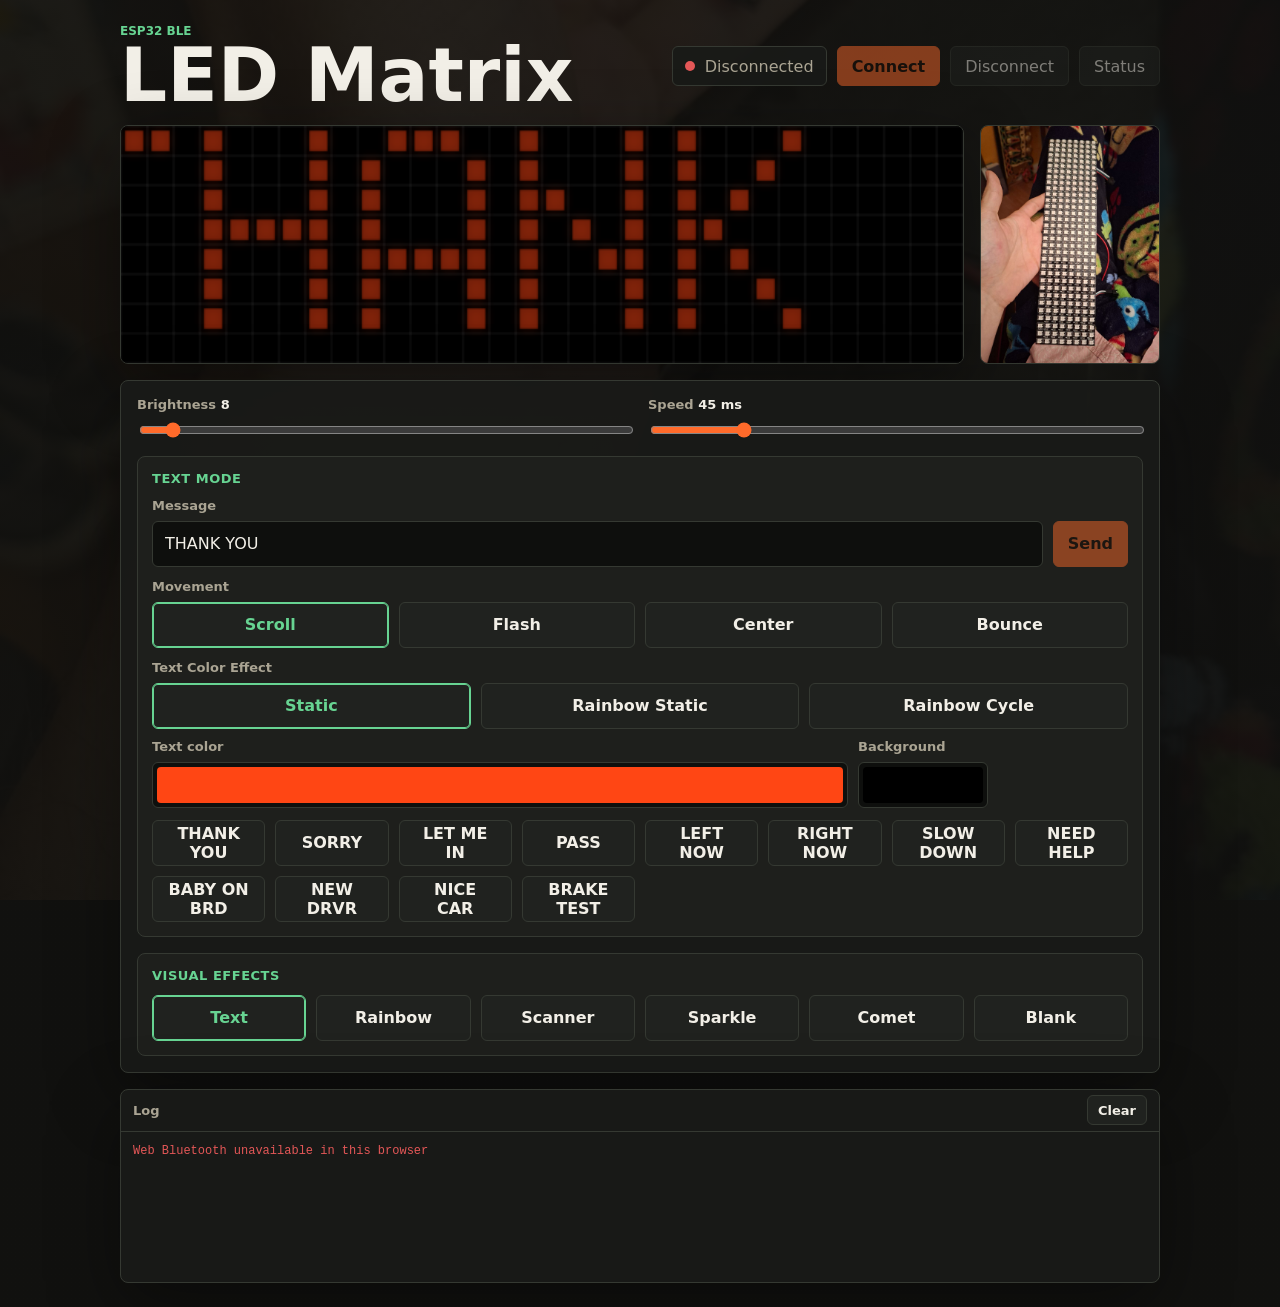
==== index.html @ be147d53 "Add GitHub Pages deployment workflow" ====
<!doctype html>
<html lang="en">
  <head>
    <meta charset="utf-8">
    <meta name="viewport" content="width=device-width, initial-scale=1">
    <title>LED Matrix BLE</title>
    <link rel="stylesheet" href="web/styles.css">
  </head>
  <body>
    <main class="app-shell">
      <section class="workspace" aria-labelledby="app-title">
        <header class="topbar">
          <div>
            <p class="eyebrow">ESP32 BLE</p>
            <h1 id="app-title">LED Matrix</h1>
          </div>
          <div class="topbar-actions">
            <div class="connection">
              <span id="connectionDot" class="dot" aria-hidden="true"></span>
              <span id="connectionLabel">Disconnected</span>
            </div>
            <div class="topbar-buttons">
              <button id="connectButton" type="button">Connect</button>
              <button id="disconnectButton" type="button" disabled>Disconnect</button>
              <button id="statusButton" type="button" disabled>Status</button>
            </div>
          </div>
        </header>

        <div class="preview-row">
          <canvas id="matrixPreview" class="matrix-preview" width="640" height="160"></canvas>
          <figure class="panel-photo">
            <img src="docs/reference/front-panel.jpg" alt="8 by 32 RGB LED matrix panel">
          </figure>
        </div>

        <section class="controls" aria-label="Matrix controls">
          <div class="field">
            <label for="brightnessInput">Brightness <span id="brightnessValue">8</span></label>
            <input id="brightnessInput" type="range" min="1" max="128" value="8">
          </div>

          <div class="field">
            <label for="speedInput">Speed <span id="speedValue">45 ms</span></label>
            <input id="speedInput" type="range" min="20" max="160" value="45">
          </div>

          <section class="control-group full" aria-label="Text controls">
            <h2 class="group-title">Text Mode</h2>

            <div class="field full">
              <label for="messageInput">Message</label>
              <div class="send-row">
                <input id="messageInput" maxlength="80" value="THANK YOU" autocomplete="off">
                <button id="sendMessageButton" type="button">Send</button>
              </div>
            </div>

            <div class="field full">
              <label>Movement</label>
              <div class="effect-strip full" aria-label="Text movement effects">
                <button type="button" data-motion="SCROLL" aria-pressed="true">Scroll</button>
                <button type="button" data-motion="FLASH" aria-pressed="false">Flash</button>
                <button type="button" data-motion="CENTER" aria-pressed="false">Center</button>
                <button type="button" data-motion="BOUNCE" aria-pressed="false">Bounce</button>
              </div>
            </div>

            <div class="field full">
              <label>Text Color Effect</label>
              <div class="text-color-layout">
                <div class="effect-strip full" aria-label="Text color effects">
                  <button type="button" data-text-colorfx="STATIC" aria-pressed="true">Static</button>
                  <button type="button" data-text-colorfx="RAINBOW_STATIC" aria-pressed="false">Rainbow Static</button>
                  <button type="button" data-text-colorfx="RAINBOW_CYCLE" aria-pressed="false">Rainbow Cycle</button>
                </div>
                <div class="inline-color-picker">
                  <label for="textColorInput">Text color</label>
                  <input id="textColorInput" type="color" value="#ff4614">
                </div>
                <div class="inline-color-picker">
                  <label for="bgColorInput">Background</label>
                  <input id="bgColorInput" type="color" value="#000000">
                </div>
              </div>
            </div>

            <div class="preset-strip full" aria-label="Quick text presets">
              <button type="button" data-message="THANK YOU">THANK YOU</button>
              <button type="button" data-message="SORRY">SORRY</button>
              <button type="button" data-message="LET ME IN">LET ME IN</button>
              <button type="button" data-message="PASS">PASS</button>
              <button type="button" data-message="LEFT NOW">LEFT NOW</button>
              <button type="button" data-message="RIGHT NOW">RIGHT NOW</button>
              <button type="button" data-message="SLOW DOWN">SLOW DOWN</button>
              <button type="button" data-message="NEED HELP">NEED HELP</button>
              <button type="button" data-message="BABY ON BRD">BABY ON BRD</button>
              <button type="button" data-message="NEW DRVR">NEW DRVR</button>
              <button type="button" data-message="NICE CAR">NICE CAR</button>
              <button type="button" data-message="BRAKE TEST">BRAKE TEST</button>
            </div>
          </section>

          <section class="control-group full" aria-label="Visual effects controls">
            <h2 class="group-title">Visual Effects</h2>

            <div class="effect-strip full" aria-label="Visual effects">
              <button type="button" data-effect="TEXT" aria-pressed="true">Text</button>
              <button type="button" data-effect="RAINBOW" aria-pressed="false">Rainbow</button>
              <button type="button" data-effect="SCANNER" aria-pressed="false">Scanner</button>
              <button type="button" data-effect="SPARKLE" aria-pressed="false">Sparkle</button>
              <button type="button" data-effect="COMET" aria-pressed="false">Comet</button>
              <button type="button" data-effect="BLANK" aria-pressed="false">Blank</button>
            </div>
          </section>
        </section>

        <section class="terminal" aria-label="Bluetooth log">
          <div class="terminal-head">
            <span>Log</span>
            <button id="clearLogButton" type="button">Clear</button>
          </div>
          <ol id="logList"></ol>
        </section>
      </section>
    </main>

    <script src="web/app.js" defer></script>
  </body>
</html>
---- web/styles.css ----
:root {
  color-scheme: dark;
  --bg: #11110f;
  --panel: #191a18;
  --panel-2: #20221f;
  --line: #353932;
  --text: #f2efe7;
  --muted: #aaa493;
  --accent: #ff6a2a;
  --accent-2: #67d492;
  --danger: #e45757;
  --shadow: 0 22px 70px rgba(0, 0, 0, 0.38);
}

* {
  box-sizing: border-box;
}

html,
body {
  margin: 0;
  min-height: 100%;
}

body {
  background:
    linear-gradient(rgba(17, 17, 15, 0.92), rgba(17, 17, 15, 0.96)),
    url("../docs/reference/back-wiring.jpg") center / cover fixed;
  color: var(--text);
  font-family:
    Inter, ui-sans-serif, system-ui, -apple-system, BlinkMacSystemFont, "Segoe UI",
    sans-serif;
}

button,
input {
  font: inherit;
}

button {
  border: 1px solid var(--line);
  border-radius: 6px;
  min-height: 42px;
  padding: 0 14px;
  background: var(--panel-2);
  color: var(--text);
  cursor: pointer;
}

button:hover:not(:disabled) {
  border-color: var(--accent);
}

button:disabled {
  cursor: not-allowed;
  opacity: 0.48;
}

input[type="text"],
input:not([type]) {
  width: 100%;
}

.app-shell {
  min-height: 100vh;
  padding: 24px;
}

.workspace {
  width: min(1040px, 100%);
  margin: 0 auto;
  display: grid;
  gap: 16px;
}

.topbar {
  display: flex;
  align-items: center;
  justify-content: space-between;
  gap: 16px;
}

.topbar-actions {
  display: inline-flex;
  align-items: center;
  gap: 10px;
}

.topbar-buttons {
  display: inline-grid;
  grid-template-columns: repeat(3, auto);
  gap: 10px;
}

.topbar-buttons button {
  min-height: 40px;
}

.eyebrow {
  margin: 0 0 4px;
  color: var(--accent-2);
  font-size: 12px;
  font-weight: 700;
  letter-spacing: 0;
  text-transform: uppercase;
}

h1 {
  margin: 0;
  font-size: clamp(34px, 8vw, 74px);
  line-height: 0.9;
  letter-spacing: 0;
}

.connection {
  display: inline-flex;
  align-items: center;
  gap: 10px;
  min-height: 40px;
  padding: 0 12px;
  border: 1px solid var(--line);
  border-radius: 6px;
  background: rgba(25, 26, 24, 0.9);
  color: var(--muted);
  white-space: nowrap;
}

.dot {
  width: 10px;
  height: 10px;
  border-radius: 50%;
  background: var(--danger);
}

.connection.connected .dot {
  background: var(--accent-2);
}

.connection.connected {
  color: var(--text);
}

.preview-row {
  display: grid;
  grid-template-columns: minmax(0, 1fr) 180px;
  gap: 16px;
  align-items: stretch;
}

.matrix-preview {
  width: 100%;
  aspect-ratio: 4 / 1;
  display: block;
  border: 1px solid var(--line);
  border-radius: 8px;
  background: #050505;
  box-shadow: var(--shadow);
}

.panel-photo {
  margin: 0;
  border: 1px solid var(--line);
  border-radius: 8px;
  overflow: hidden;
  background: var(--panel);
}

.panel-photo img {
  width: 100%;
  height: 100%;
  display: block;
  object-fit: cover;
}

.controls,
.terminal {
  border: 1px solid var(--line);
  border-radius: 8px;
  background: rgba(25, 26, 24, 0.94);
  box-shadow: var(--shadow);
}

.controls {
  display: grid;
  grid-template-columns: repeat(2, minmax(0, 1fr));
  gap: 16px;
  padding: 16px;
}

.field {
  display: grid;
  gap: 8px;
}

.field.full,
.control-group.full,
.button-row.full,
.preset-strip.full,
.effect-strip.full {
  grid-column: 1 / -1;
}

.control-group {
  border: 1px solid var(--line);
  border-radius: 8px;
  padding: 14px;
  background: rgba(32, 34, 31, 0.72);
  display: grid;
  gap: 12px;
}

.group-title {
  margin: 0;
  color: var(--accent-2);
  font-size: 13px;
  font-weight: 800;
  letter-spacing: 0.04em;
  text-transform: uppercase;
}

label,
.terminal-head {
  color: var(--muted);
  font-size: 13px;
  font-weight: 700;
}

label span {
  color: var(--text);
  font-variant-numeric: tabular-nums;
}

.send-row,
.button-row {
  display: grid;
  grid-template-columns: minmax(0, 1fr) auto;
  gap: 10px;
}

.send-row input {
  min-width: 0;
  height: 46px;
  border: 1px solid var(--line);
  border-radius: 6px;
  background: #0e0f0d;
  color: var(--text);
  padding: 0 12px;
  text-transform: uppercase;
}

.send-row button,
#connectButton {
  background: var(--accent);
  color: #1b0d05;
  border-color: var(--accent);
  font-weight: 800;
}

input[type="range"] {
  width: 100%;
  accent-color: var(--accent);
}

input[type="color"] {
  width: 100%;
  height: 46px;
  padding: 4px;
  border: 1px solid var(--line);
  border-radius: 6px;
  background: #0e0f0d;
  cursor: pointer;
}

input[type="color"]::-webkit-color-swatch-wrapper {
  padding: 0;
}

input[type="color"]::-webkit-color-swatch {
  border: 0;
  border-radius: 4px;
}

input[type="color"]::-moz-color-swatch {
  border: 0;
  border-radius: 4px;
}

.preset-strip,
.effect-strip {
  display: grid;
  grid-template-columns: repeat(auto-fit, minmax(112px, 1fr));
  gap: 10px;
}

.text-color-layout {
  display: grid;
  grid-template-columns: minmax(0, 1fr) 130px 130px;
  gap: 10px;
  align-items: end;
}

.inline-color-picker {
  display: grid;
  gap: 8px;
}

.inline-color-picker input[type="color"] {
  width: 100%;
}

.preset-strip button,
.effect-strip button {
  min-height: 46px;
  font-weight: 700;
  overflow-wrap: anywhere;
}

.effect-strip button.active {
  border-color: var(--accent-2);
  color: var(--accent-2);
  box-shadow: inset 0 0 0 1px var(--accent-2);
}

.terminal {
  min-height: 152px;
  overflow: hidden;
}

.terminal-head {
  display: flex;
  align-items: center;
  justify-content: space-between;
  min-height: 42px;
  padding: 0 12px;
  border-bottom: 1px solid var(--line);
}

.terminal-head button {
  min-height: 30px;
  padding: 0 10px;
}

#logList {
  height: 150px;
  margin: 0;
  padding: 12px;
  overflow: auto;
  list-style: none;
  font-family: "SFMono-Regular", Consolas, "Liberation Mono", monospace;
  font-size: 12px;
  color: var(--muted);
}

#logList li + li {
  margin-top: 6px;
}

#logList .rx {
  color: var(--accent-2);
}

#logList .tx {
  color: var(--accent);
}

#logList .error {
  color: var(--danger);
}

@media (max-width: 760px) {
  .app-shell {
    padding: 16px;
  }

  .topbar,
  .preview-row {
    grid-template-columns: 1fr;
  }

  .topbar {
    display: grid;
  }

  .topbar-actions {
    display: grid;
    gap: 10px;
  }

  .topbar-buttons {
    grid-template-columns: repeat(3, minmax(0, 1fr));
  }

  .preview-row {
    display: grid;
  }

  .panel-photo {
    display: none;
  }

  .controls {
    grid-template-columns: 1fr;
  }

  .preset-strip,
  .effect-strip {
    grid-template-columns: repeat(2, minmax(0, 1fr));
  }

  .text-color-layout {
    grid-template-columns: 1fr;
  }
}
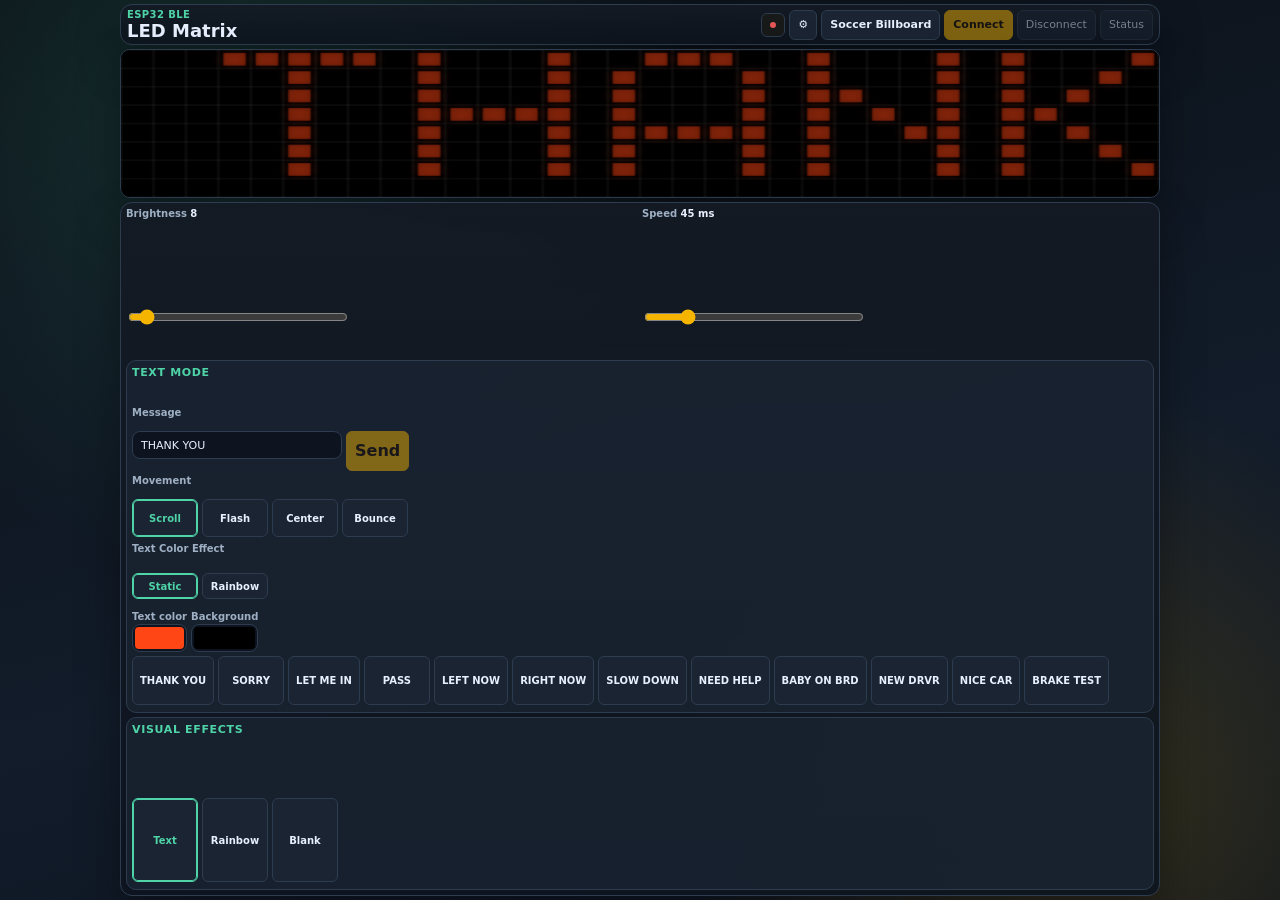
==== commit 89b05cde: "soccer support." ====
--- a/index.html
+++ b/index.html
@@ -17,9 +17,17 @@
           <div class="topbar-actions">
             <div class="connection">
               <span id="connectionDot" class="dot" aria-hidden="true"></span>
-              <span id="connectionLabel">Disconnected</span>
             </div>
             <div class="topbar-buttons">
+              <button
+                id="logToggleButton"
+                class="icon-button"
+                type="button"
+                aria-controls="logPanel"
+                aria-expanded="false"
+                title="Toggle log"
+              >&#9881;</button>
+              <a class="nav-link" href="soccer.html">Soccer Billboard</a>
               <button id="connectButton" type="button">Connect</button>
               <button id="disconnectButton" type="button" disabled>Disconnect</button>
               <button id="statusButton" type="button" disabled>Status</button>
@@ -29,9 +37,6 @@
 
         <div class="preview-row">
           <canvas id="matrixPreview" class="matrix-preview" width="640" height="160"></canvas>
-          <figure class="panel-photo">
-            <img src="docs/reference/front-panel.jpg" alt="8 by 32 RGB LED matrix panel">
-          </figure>
         </div>
 
         <section class="controls" aria-label="Matrix controls">
@@ -71,8 +76,7 @@
               <div class="text-color-layout">
                 <div class="effect-strip full" aria-label="Text color effects">
                   <button type="button" data-text-colorfx="STATIC" aria-pressed="true">Static</button>
-                  <button type="button" data-text-colorfx="RAINBOW_STATIC" aria-pressed="false">Rainbow Static</button>
-                  <button type="button" data-text-colorfx="RAINBOW_CYCLE" aria-pressed="false">Rainbow Cycle</button>
+                  <button type="button" data-text-colorfx="RAINBOW_STATIC" aria-pressed="false">Rainbow</button>
                 </div>
                 <div class="inline-color-picker">
                   <label for="textColorInput">Text color</label>
@@ -107,15 +111,12 @@
             <div class="effect-strip full" aria-label="Visual effects">
               <button type="button" data-effect="TEXT" aria-pressed="true">Text</button>
               <button type="button" data-effect="RAINBOW" aria-pressed="false">Rainbow</button>
-              <button type="button" data-effect="SCANNER" aria-pressed="false">Scanner</button>
-              <button type="button" data-effect="SPARKLE" aria-pressed="false">Sparkle</button>
-              <button type="button" data-effect="COMET" aria-pressed="false">Comet</button>
               <button type="button" data-effect="BLANK" aria-pressed="false">Blank</button>
             </div>
           </section>
         </section>
 
-        <section class="terminal" aria-label="Bluetooth log">
+        <section id="logPanel" class="terminal collapsed" aria-label="Bluetooth log">
           <div class="terminal-head">
             <span>Log</span>
             <button id="clearLogButton" type="button">Clear</button>
--- a/web/styles.css
+++ b/web/styles.css
@@ -1,15 +1,15 @@
 :root {
   color-scheme: dark;
-  --bg: #11110f;
-  --panel: #191a18;
-  --panel-2: #20221f;
-  --line: #353932;
-  --text: #f2efe7;
-  --muted: #aaa493;
-  --accent: #ff6a2a;
-  --accent-2: #67d492;
+  --bg: #0b0f14;
+  --panel: #131a24;
+  --panel-2: #1a2432;
+  --line: #2d3c4f;
+  --text: #e8f0ff;
+  --muted: #9fb0c4;
+  --accent: #f4b400;
+  --accent-2: #4fd4a8;
   --danger: #e45757;
-  --shadow: 0 22px 70px rgba(0, 0, 0, 0.38);
+  --shadow: 0 20px 44px rgba(0, 0, 0, 0.35);
 }
 
 * {
@@ -19,13 +19,15 @@
 html,
 body {
   margin: 0;
-  min-height: 100%;
+  height: 100%;
+  overflow: hidden;
 }
 
 body {
   background:
-    linear-gradient(rgba(17, 17, 15, 0.92), rgba(17, 17, 15, 0.96)),
-    url("../docs/reference/back-wiring.jpg") center / cover fixed;
+    radial-gradient(circle at 18% 12%, rgba(79, 212, 168, 0.15), transparent 35%),
+    radial-gradient(circle at 85% 88%, rgba(244, 180, 0, 0.16), transparent 30%),
+    linear-gradient(165deg, #0a0f15, #121c2a 60%, #0d1420);
   color: var(--text);
   font-family:
     Inter, ui-sans-serif, system-ui, -apple-system, BlinkMacSystemFont, "Segoe UI",
@@ -37,11 +39,16 @@
   font: inherit;
 }
 
+select,
+a {
+  font: inherit;
+}
+
 button {
   border: 1px solid var(--line);
   border-radius: 6px;
-  min-height: 42px;
-  padding: 0 14px;
+  min-height: 28px;
+  padding: 0 8px;
   background: var(--panel-2);
   color: var(--text);
   cursor: pointer;
@@ -56,78 +63,114 @@
   opacity: 0.48;
 }
 
+.nav-link {
+  display: inline-flex;
+  align-items: center;
+  justify-content: center;
+  min-height: 40px;
+  padding: 0 14px;
+  border: 1px solid var(--line);
+  border-radius: 6px;
+  background: var(--panel-2);
+  color: var(--text);
+  text-decoration: none;
+  font-weight: 700;
+}
+
+.nav-link:hover {
+  border-color: var(--accent);
+}
+
 input[type="text"],
 input:not([type]) {
   width: 100%;
 }
 
+select {
+  width: 100%;
+  min-height: 42px;
+  border: 1px solid var(--line);
+  border-radius: 6px;
+  background: #0e0f0d;
+  color: var(--text);
+  padding: 0 12px;
+}
+
 .app-shell {
-  min-height: 100vh;
-  padding: 24px;
+  height: 100dvh;
+  padding: 4px;
 }
 
 .workspace {
   width: min(1040px, 100%);
+  height: 100%;
   margin: 0 auto;
   display: grid;
-  gap: 16px;
+  grid-template-rows: auto auto 1fr;
+  gap: 4px;
 }
 
 .topbar {
   display: flex;
   align-items: center;
   justify-content: space-between;
-  gap: 16px;
+  gap: 6px;
+  border: 1px solid var(--line);
+  border-radius: 12px;
+  background: linear-gradient(180deg, rgba(19, 26, 36, 0.95), rgba(13, 20, 30, 0.9));
+  padding: 4px 6px;
+  box-shadow: var(--shadow);
 }
 
 .topbar-actions {
   display: inline-flex;
   align-items: center;
-  gap: 10px;
+  gap: 4px;
 }
 
 .topbar-buttons {
   display: inline-grid;
-  grid-template-columns: repeat(3, auto);
-  gap: 10px;
+  grid-template-columns: repeat(5, auto);
+  gap: 4px;
 }
 
 .topbar-buttons button {
-  min-height: 40px;
+  min-height: 30px;
+  padding: 0 8px;
+  font-size: 11px;
 }
 
 .eyebrow {
-  margin: 0 0 4px;
+  margin: 0 0 2px;
   color: var(--accent-2);
-  font-size: 12px;
+  font-size: 10px;
   font-weight: 700;
-  letter-spacing: 0;
+  letter-spacing: 0.04em;
   text-transform: uppercase;
 }
 
 h1 {
   margin: 0;
-  font-size: clamp(34px, 8vw, 74px);
-  line-height: 0.9;
+  font-size: clamp(13px, 2.6vw, 18px);
+  line-height: 1;
   letter-spacing: 0;
 }
 
 .connection {
   display: inline-flex;
   align-items: center;
-  gap: 10px;
-  min-height: 40px;
-  padding: 0 12px;
+  justify-content: center;
+  min-width: 24px;
+  min-height: 24px;
+  padding: 0;
   border: 1px solid var(--line);
   border-radius: 6px;
   background: rgba(25, 26, 24, 0.9);
-  color: var(--muted);
-  white-space: nowrap;
 }
 
 .dot {
-  width: 10px;
-  height: 10px;
+  width: 6px;
+  height: 6px;
   border-radius: 50%;
   background: var(--danger);
 }
@@ -140,56 +183,53 @@
   color: var(--text);
 }
 
+.icon-button {
+  min-width: 24px;
+  min-height: 24px;
+  padding: 0;
+  font-size: 13px;
+  line-height: 1;
+}
+
+.nav-link {
+  min-height: 24px;
+  padding: 0 8px;
+  font-size: 11px;
+}
+
 .preview-row {
-  display: grid;
-  grid-template-columns: minmax(0, 1fr) 180px;
-  gap: 16px;
-  align-items: stretch;
+  display: block;
 }
 
 .matrix-preview {
   width: 100%;
-  aspect-ratio: 4 / 1;
+  aspect-ratio: 7 / 1;
   display: block;
   border: 1px solid var(--line);
-  border-radius: 8px;
+  border-radius: 10px;
   background: #050505;
   box-shadow: var(--shadow);
 }
 
-.panel-photo {
-  margin: 0;
-  border: 1px solid var(--line);
-  border-radius: 8px;
-  overflow: hidden;
-  background: var(--panel);
-}
-
-.panel-photo img {
-  width: 100%;
-  height: 100%;
-  display: block;
-  object-fit: cover;
-}
-
 .controls,
 .terminal {
   border: 1px solid var(--line);
-  border-radius: 8px;
-  background: rgba(25, 26, 24, 0.94);
+  border-radius: 12px;
+  background: linear-gradient(180deg, rgba(19, 26, 36, 0.95), rgba(13, 20, 30, 0.9));
   box-shadow: var(--shadow);
 }
 
 .controls {
   display: grid;
   grid-template-columns: repeat(2, minmax(0, 1fr));
-  gap: 16px;
-  padding: 16px;
+  gap: 4px;
+  padding: 5px;
+  min-height: 0;
 }
 
 .field {
   display: grid;
-  gap: 8px;
+  gap: 2px;
 }
 
 .field.full,
@@ -202,26 +242,26 @@
 
 .control-group {
   border: 1px solid var(--line);
-  border-radius: 8px;
-  padding: 14px;
-  background: rgba(32, 34, 31, 0.72);
-  display: grid;
-  gap: 12px;
+  border-radius: 10px;
+  padding: 5px;
+  background: rgba(26, 36, 50, 0.78);
+  display: grid;
+  gap: 4px;
 }
 
 .group-title {
   margin: 0;
   color: var(--accent-2);
-  font-size: 13px;
+  font-size: 11px;
   font-weight: 800;
-  letter-spacing: 0.04em;
+  letter-spacing: 0.06em;
   text-transform: uppercase;
 }
 
 label,
 .terminal-head {
   color: var(--muted);
-  font-size: 13px;
+  font-size: 10px;
   font-weight: 700;
 }
 
@@ -233,19 +273,21 @@
 .send-row,
 .button-row {
   display: grid;
-  grid-template-columns: minmax(0, 1fr) auto;
-  gap: 10px;
+  grid-template-columns: auto auto;
+  gap: 4px;
+  justify-content: start;
 }
 
 .send-row input {
-  min-width: 0;
-  height: 46px;
-  border: 1px solid var(--line);
-  border-radius: 6px;
-  background: #0e0f0d;
+  width: min(44vw, 210px);
+  height: 28px;
+  border: 1px solid var(--line);
+  border-radius: 8px;
+  background: #0d1420;
   color: var(--text);
-  padding: 0 12px;
+  padding: 0 8px;
   text-transform: uppercase;
+  font-size: 11px;
 }
 
 .send-row button,
@@ -257,17 +299,18 @@
 }
 
 input[type="range"] {
-  width: 100%;
+  width: min(48vw, 220px);
   accent-color: var(--accent);
 }
 
 input[type="color"] {
   width: 100%;
-  height: 46px;
-  padding: 4px;
-  border: 1px solid var(--line);
-  border-radius: 6px;
-  background: #0e0f0d;
+  max-width: 120px;
+  height: 28px;
+  padding: 2px;
+  border: 1px solid var(--line);
+  border-radius: 8px;
+  background: #0d1420;
   cursor: pointer;
 }
 
@@ -287,32 +330,177 @@
 
 .preset-strip,
 .effect-strip {
-  display: grid;
-  grid-template-columns: repeat(auto-fit, minmax(112px, 1fr));
-  gap: 10px;
+  display: flex;
+  flex-wrap: nowrap;
+  gap: 4px;
+  overflow-x: auto;
+  padding-bottom: 2px;
+  scrollbar-width: thin;
 }
 
 .text-color-layout {
   display: grid;
-  grid-template-columns: minmax(0, 1fr) 130px 130px;
-  gap: 10px;
+  grid-template-columns: auto auto auto;
+  gap: 4px;
   align-items: end;
+  justify-content: start;
 }
 
 .inline-color-picker {
   display: grid;
-  gap: 8px;
+  gap: 2px;
 }
 
 .inline-color-picker input[type="color"] {
   width: 100%;
 }
 
+.inline-toggle {
+  display: inline-flex;
+  align-items: center;
+  gap: 8px;
+  margin-top: 4px;
+  color: var(--muted);
+  font-size: 12px;
+  font-weight: 700;
+}
+
+.inline-toggle input {
+  width: 16px;
+  height: 16px;
+}
+
 .preset-strip button,
 .effect-strip button {
-  min-height: 46px;
+  min-height: 26px;
+  min-width: 66px;
+  padding: 0 7px;
+  font-size: 10px;
   font-weight: 700;
   overflow-wrap: anywhere;
+}
+
+.soccer-grid {
+  display: flex;
+  gap: 6px;
+  flex-wrap: wrap;
+}
+
+.soccer-grid .field {
+  width: min(42vw, 126px);
+}
+
+.soccer-scoreboard {
+  border: 1px solid var(--line);
+  border-radius: 10px;
+  background: rgba(13, 20, 30, 0.88);
+  padding: 5px;
+  display: grid;
+  gap: 4px;
+}
+
+.soccer-scoreboard-head {
+  display: flex;
+  align-items: center;
+  justify-content: space-between;
+  gap: 4px;
+}
+
+.soccer-scoreboard-title {
+  margin: 0;
+  color: var(--text);
+  font-size: 11px;
+  font-weight: 800;
+  letter-spacing: 0.02em;
+  text-transform: uppercase;
+}
+
+.soccer-team-label {
+  font-size: 12px;
+  font-weight: 800;
+  letter-spacing: 0.03em;
+  text-transform: uppercase;
+  color: var(--muted);
+}
+
+.soccer-score {
+  font-size: clamp(16px, 3vw, 22px);
+  font-weight: 900;
+  line-height: 1;
+  font-variant-numeric: tabular-nums;
+}
+
+.rainbow-text {
+  background: linear-gradient(90deg, #ff4d4d, #ffbe0b, #7bd850, #36c4ff, #b066ff, #ff4d4d);
+  background-size: 220% 100%;
+  color: transparent;
+  -webkit-background-clip: text;
+  background-clip: text;
+  animation: rainbow-shift 2s linear infinite;
+}
+
+@keyframes rainbow-shift {
+  0% {
+    background-position: 0% 50%;
+  }
+  100% {
+    background-position: 220% 50%;
+  }
+}
+
+.soccer-score-sep {
+  color: var(--muted);
+  font-size: 16px;
+  font-weight: 700;
+}
+
+.soccer-score-controls {
+  display: flex;
+  gap: 6px;
+  flex-wrap: wrap;
+}
+
+.soccer-score-controls .field {
+  width: min(42vw, 126px);
+}
+
+.score-stepper {
+  display: grid;
+  grid-template-columns: 24px minmax(0, 1fr) 24px;
+  gap: 4px;
+}
+
+.score-stepper button {
+  min-height: 24px;
+  font-size: 13px;
+  line-height: 1;
+  padding: 0;
+}
+
+.score-stepper input {
+  min-width: 0;
+  height: 24px;
+  border: 1px solid var(--line);
+  border-radius: 8px;
+  background: #0d1420;
+  color: var(--text);
+  text-align: center;
+  font-weight: 800;
+  font-variant-numeric: tabular-nums;
+}
+
+.soccer-action-row {
+  grid-template-columns: 1fr;
+}
+
+.soccer-action-row-3 {
+  grid-template-columns: 1fr;
+}
+
+.soccer-help {
+  margin: 0;
+  color: var(--muted);
+  font-size: 12px;
 }
 
 .effect-strip button.active {
@@ -322,32 +510,42 @@
 }
 
 .terminal {
-  min-height: 152px;
+  position: fixed;
+  top: 30px;
+  right: 4px;
+  width: min(92vw, 460px);
+  min-height: 0;
+  max-height: 36dvh;
   overflow: hidden;
+  z-index: 40;
+}
+
+.terminal.collapsed {
+  display: none;
 }
 
 .terminal-head {
   display: flex;
   align-items: center;
   justify-content: space-between;
-  min-height: 42px;
-  padding: 0 12px;
+  min-height: 24px;
+  padding: 0 8px;
   border-bottom: 1px solid var(--line);
 }
 
 .terminal-head button {
-  min-height: 30px;
-  padding: 0 10px;
+  min-height: 20px;
+  padding: 0 6px;
 }
 
 #logList {
-  height: 150px;
+  height: min(30dvh, 160px);
   margin: 0;
-  padding: 12px;
+  padding: 6px;
   overflow: auto;
   list-style: none;
   font-family: "SFMono-Regular", Consolas, "Liberation Mono", monospace;
-  font-size: 12px;
+  font-size: 9px;
   color: var(--muted);
 }
 
@@ -369,45 +567,476 @@
 
 @media (max-width: 760px) {
   .app-shell {
-    padding: 16px;
-  }
-
-  .topbar,
-  .preview-row {
-    grid-template-columns: 1fr;
+    padding: 3px;
   }
 
   .topbar {
+    align-items: flex-start;
+  }
+
+  .topbar-buttons {
+    grid-template-columns: repeat(5, minmax(0, 1fr));
+    width: 100%;
+  }
+
+  .topbar-buttons .nav-link {
+    grid-column: span 2;
+  }
+
+  .controls {
+    grid-template-columns: repeat(2, minmax(0, 1fr));
+  }
+
+  .matrix-preview {
+    aspect-ratio: 8 / 1;
+  }
+
+  .text-color-layout {
+    grid-template-columns: auto auto auto;
+  }
+
+  .terminal {
+    top: 28px;
+    right: 4px;
+    left: 4px;
+    width: auto;
+  }
+}
+
+@media (max-height: 760px) {
+  .app-shell {
+    padding: 4px;
+  }
+
+  .workspace {
+    gap: 5px;
+  }
+
+  .matrix-preview {
+    aspect-ratio: 8 / 1;
+  }
+
+  .controls {
+    gap: 6px;
+    padding: 6px;
+  }
+
+  .control-group {
+    padding: 6px;
+    gap: 5px;
+  }
+
+  .send-row input,
+  input[type="color"],
+  .score-stepper input,
+  .score-stepper button,
+  .preset-strip button,
+  .effect-strip button {
+    height: 30px;
+    min-height: 30px;
+  }
+}
+
+body.soccer-page {
+  background:
+    linear-gradient(90deg, rgba(255, 255, 255, 0.055) 1px, transparent 1px),
+    linear-gradient(180deg, rgba(255, 255, 255, 0.035) 1px, transparent 1px),
+    linear-gradient(155deg, #06110d, #11351f 48%, #161914);
+  background-size: 50% 100%, 100% 50%, auto;
+}
+
+.soccer-page .app-shell {
+  padding: 6px;
+}
+
+.soccer-page .workspace {
+  width: min(760px, 100%);
+  grid-template-rows: auto auto auto;
+  align-content: start;
+  gap: 6px;
+}
+
+.soccer-page .topbar {
+  display: grid;
+  grid-template-columns: auto minmax(0, 1fr);
+  align-items: center;
+  gap: 8px;
+  padding: 5px 6px;
+  border-radius: 8px;
+  background: rgba(8, 15, 12, 0.92);
+  box-shadow: none;
+}
+
+.soccer-page .topbar-actions {
+  min-width: 0;
+  justify-self: end;
+}
+
+.soccer-page .topbar-buttons {
+  grid-template-columns: repeat(5, minmax(0, auto));
+  gap: 4px;
+}
+
+.soccer-page .topbar-buttons .nav-link {
+  grid-column: auto;
+}
+
+.soccer-page .topbar-buttons button,
+.soccer-page .topbar-buttons .nav-link {
+  min-height: 30px;
+  padding: 0 8px;
+  font-size: 11px;
+  white-space: nowrap;
+}
+
+.soccer-page .connection {
+  min-width: 24px;
+  min-height: 30px;
+  background: #0b120f;
+}
+
+.soccer-page .eyebrow {
+  margin-bottom: 1px;
+  color: #7de0aa;
+}
+
+.soccer-page h1 {
+  font-size: 18px;
+}
+
+.soccer-page .soccer-preview-row {
+  min-height: 0;
+}
+
+.soccer-page .matrix-preview {
+  aspect-ratio: 4 / 1;
+  border-radius: 8px;
+  box-shadow: 0 12px 24px rgba(0, 0, 0, 0.34);
+}
+
+.soccer-page .controls {
+  min-height: 0;
+  overflow: hidden;
+  align-content: start;
+  grid-template-columns: repeat(2, minmax(0, 1fr));
+  gap: 6px;
+  padding: 6px;
+  border-radius: 8px;
+  background: rgba(7, 14, 11, 0.9);
+  box-shadow: none;
+}
+
+.soccer-page .compact-field {
+  min-width: 0;
+}
+
+.soccer-page .compact-field input[type="range"] {
+  width: 100%;
+}
+
+.soccer-page .control-group {
+  min-width: 0;
+  gap: 6px;
+  padding: 6px;
+  border-radius: 8px;
+  background: rgba(14, 33, 22, 0.82);
+}
+
+.soccer-page .soccer-scoreboard {
+  padding: 0;
+  gap: 6px;
+  border: 0;
+  background: transparent;
+}
+
+.soccer-page .soccer-scoreboard-head {
+  gap: 6px;
+}
+
+.soccer-page .soccer-scoreboard-title {
+  margin: 0;
+  color: #f4f8ee;
+  font-size: 12px;
+  line-height: 1;
+}
+
+.soccer-page .soccer-scoreboard-head button {
+  min-height: 30px;
+  padding: 0 10px;
+  background: var(--accent);
+  color: #1b0d05;
+  border-color: var(--accent);
+  font-size: 11px;
+  font-weight: 800;
+}
+
+.soccer-page .soccer-score-controls,
+.soccer-page .soccer-grid {
+  display: grid;
+  grid-template-columns: repeat(2, minmax(0, 1fr));
+  gap: 6px;
+}
+
+.soccer-page .soccer-score-controls .field,
+.soccer-page .soccer-grid .field {
+  width: auto;
+  min-width: 0;
+}
+
+.soccer-page .score-stepper {
+  grid-template-columns: 34px minmax(0, 1fr) 34px;
+  gap: 4px;
+}
+
+.soccer-page .score-stepper button {
+  min-height: 40px;
+  border-radius: 8px;
+  font-size: 20px;
+  font-weight: 900;
+}
+
+.soccer-page .score-stepper input {
+  height: 40px;
+  border-radius: 8px;
+  font-size: 24px;
+  line-height: 1;
+}
+
+.soccer-page input[type="color"] {
+  max-width: none;
+  height: 34px;
+}
+
+.soccer-page .soccer-message-panel {
+  grid-template-columns: minmax(0, 1fr);
+}
+
+.soccer-page .send-row {
+  grid-template-columns: minmax(0, 1fr) auto;
+  justify-content: stretch;
+}
+
+.soccer-page .send-row input {
+  width: 100%;
+  height: 34px;
+  font-size: 14px;
+}
+
+.soccer-page .send-row button {
+  min-height: 34px;
+  padding: 0 14px;
+}
+
+.soccer-page .soccer-text-tools {
+  display: grid;
+  grid-template-columns: minmax(0, 1.45fr) minmax(0, 1fr) minmax(92px, auto) minmax(0, 0.85fr) minmax(0, 0.85fr);
+  gap: 6px;
+  align-items: end;
+}
+
+.soccer-page .effect-strip {
+  display: grid;
+  grid-template-columns: repeat(2, minmax(0, 1fr));
+  gap: 4px;
+  overflow: hidden;
+  padding: 0;
+}
+
+.soccer-page .motion-strip {
+  grid-template-columns: repeat(3, minmax(0, 1fr));
+}
+
+.soccer-page .effect-strip button {
+  min-width: 0;
+  min-height: 30px;
+  padding: 0 4px;
+  font-size: 10px;
+  white-space: nowrap;
+}
+
+.soccer-page .soccer-randomize-button {
+  min-width: 0;
+  min-height: 30px;
+  padding: 0 8px;
+  font-size: 10px;
+  font-weight: 800;
+  white-space: nowrap;
+}
+
+.soccer-page .soccer-randomize-button.active {
+  border-color: var(--accent-2);
+  color: var(--accent-2);
+  box-shadow: inset 0 0 0 1px var(--accent-2);
+}
+
+.soccer-page .inline-color-picker {
+  min-width: 0;
+}
+
+@media (max-width: 540px) {
+  .soccer-page .app-shell {
+    padding: 4px;
+  }
+
+  .soccer-page .workspace {
+    gap: 4px;
+  }
+
+  .soccer-page .topbar {
+    gap: 5px;
+    padding: 4px;
+  }
+
+  .soccer-page .eyebrow {
+    display: none;
+  }
+
+  .soccer-page h1 {
+    font-size: 16px;
+  }
+
+  .soccer-page .topbar-actions {
     display: grid;
-  }
-
-  .topbar-actions {
-    display: grid;
-    gap: 10px;
-  }
-
-  .topbar-buttons {
-    grid-template-columns: repeat(3, minmax(0, 1fr));
-  }
-
-  .preview-row {
-    display: grid;
-  }
-
-  .panel-photo {
+    grid-template-columns: 18px minmax(0, 1fr);
+    gap: 4px;
+    justify-self: stretch;
+  }
+
+  .soccer-page .connection {
+    min-width: 18px;
+    min-height: 28px;
+  }
+
+  .soccer-page .topbar-buttons {
+    width: 100%;
+    grid-template-columns: repeat(5, minmax(0, 1fr));
+    gap: 3px;
+  }
+
+  .soccer-page .topbar-buttons button,
+  .soccer-page .topbar-buttons .nav-link {
+    min-height: 28px;
+    padding: 0 4px;
+    font-size: 10px;
+  }
+
+  .soccer-page .controls {
+    gap: 4px;
+    padding: 4px;
+  }
+
+  .soccer-page .control-group {
+    gap: 4px;
+    padding: 4px;
+  }
+
+  .soccer-page .soccer-scoreboard {
+    gap: 4px;
+  }
+
+  .soccer-page .soccer-scoreboard-head button {
+    min-height: 28px;
+    padding: 0 8px;
+    font-size: 10px;
+  }
+
+  .soccer-page .soccer-score-controls,
+  .soccer-page .soccer-grid {
+    gap: 4px;
+  }
+
+  .soccer-page .soccer-text-tools {
+    grid-template-columns: repeat(2, minmax(0, 1fr));
+    gap: 4px;
+  }
+
+  .soccer-page .soccer-text-tools > .field:first-child {
+    grid-column: 1 / -1;
+  }
+
+  .soccer-page .score-stepper {
+    grid-template-columns: 30px minmax(0, 1fr) 30px;
+    gap: 3px;
+  }
+
+  .soccer-page .score-stepper button,
+  .soccer-page .score-stepper input {
+    min-height: 34px;
+    height: 34px;
+  }
+
+  .soccer-page .score-stepper button {
+    font-size: 18px;
+  }
+
+  .soccer-page .score-stepper input {
+    font-size: 22px;
+  }
+
+  .soccer-page input[type="color"] {
+    height: 30px;
+  }
+
+  .soccer-page .send-row input,
+  .soccer-page .send-row button,
+  .soccer-page .effect-strip button,
+  .soccer-page .soccer-randomize-button {
+    min-height: 30px;
+    height: 30px;
+  }
+}
+
+@media (max-height: 620px) {
+  .soccer-page .app-shell {
+    padding: 3px;
+  }
+
+  .soccer-page .workspace {
+    gap: 3px;
+  }
+
+  .soccer-page .topbar {
+    padding: 3px 4px;
+  }
+
+  .soccer-page .eyebrow {
     display: none;
   }
 
-  .controls {
-    grid-template-columns: 1fr;
-  }
-
-  .preset-strip,
-  .effect-strip {
-    grid-template-columns: repeat(2, minmax(0, 1fr));
-  }
-
-  .text-color-layout {
-    grid-template-columns: 1fr;
-  }
-}
+  .soccer-page label,
+  .soccer-page .terminal-head {
+    font-size: 9px;
+  }
+
+  .soccer-page .controls,
+  .soccer-page .control-group {
+    gap: 3px;
+    padding: 3px;
+  }
+
+  .soccer-page .soccer-scoreboard,
+  .soccer-page .soccer-score-controls,
+  .soccer-page .soccer-grid,
+  .soccer-page .soccer-text-tools {
+    gap: 3px;
+  }
+
+  .soccer-page .score-stepper button,
+  .soccer-page .score-stepper input {
+    min-height: 30px;
+    height: 30px;
+  }
+
+  .soccer-page .score-stepper input {
+    font-size: 19px;
+  }
+
+  .soccer-page input[type="color"],
+  .soccer-page .send-row input,
+  .soccer-page .send-row button,
+  .soccer-page .effect-strip button,
+  .soccer-page .soccer-randomize-button {
+    min-height: 26px;
+    height: 26px;
+  }
+}
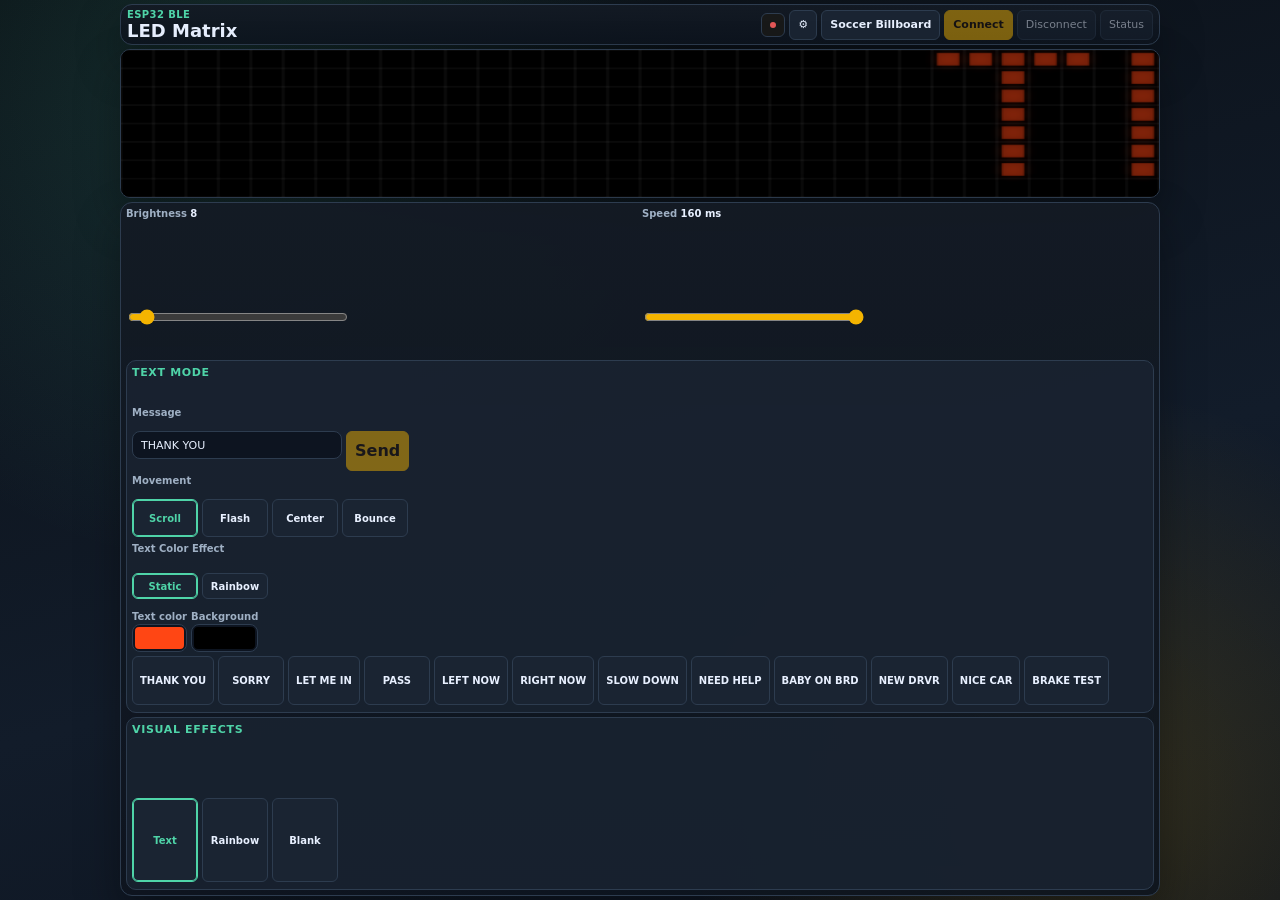
==== commit 8490b642: "Update p3" ====
--- a/index.html
+++ b/index.html
@@ -46,8 +46,8 @@
           </div>
 
           <div class="field">
-            <label for="speedInput">Speed <span id="speedValue">45 ms</span></label>
-            <input id="speedInput" type="range" min="20" max="160" value="45">
+            <label for="speedInput">Speed <span id="speedValue">160 ms</span></label>
+            <input id="speedInput" type="range" min="20" max="160" value="160">
           </div>
 
           <section class="control-group full" aria-label="Text controls">
